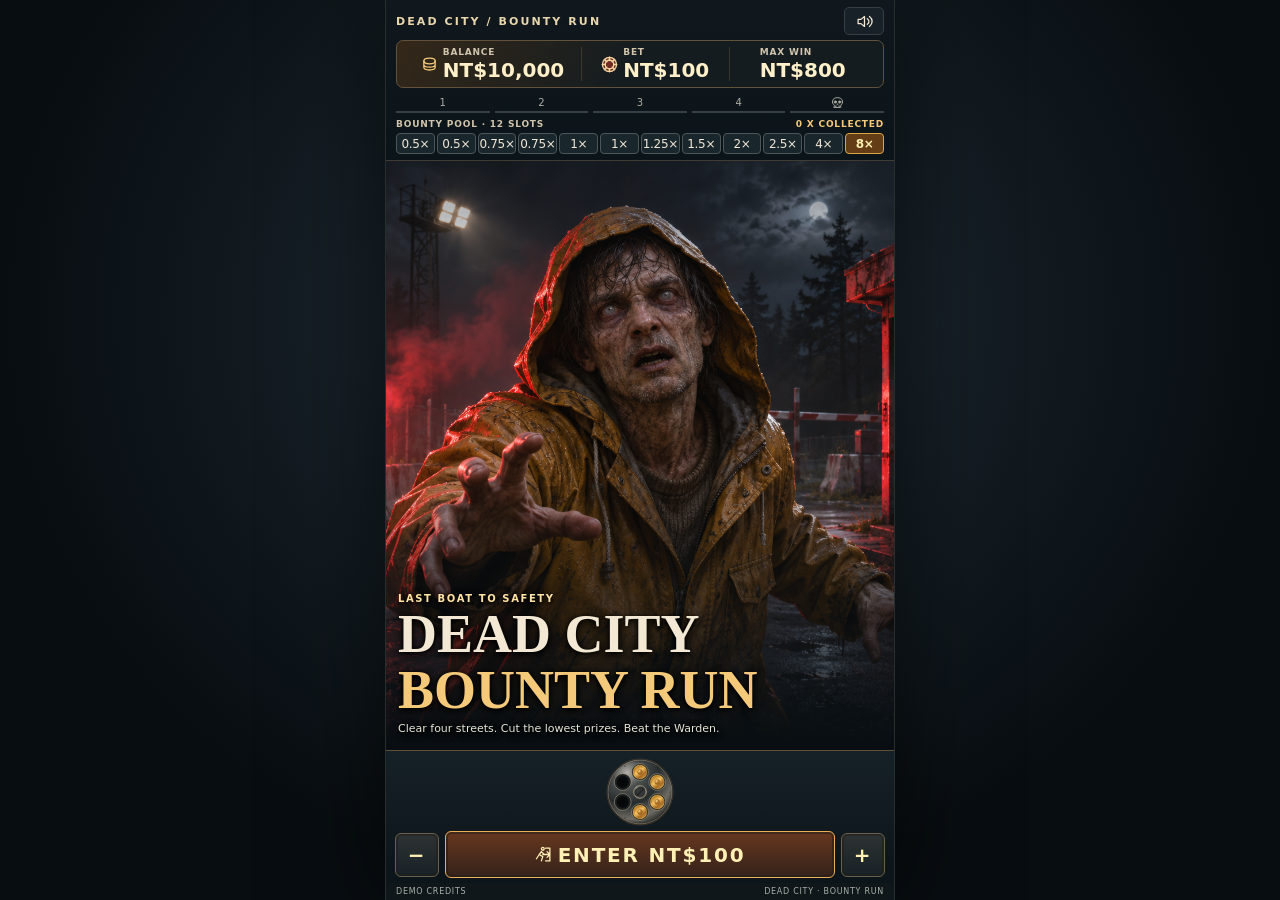
==== b/index.html @ c60a0126 "Build Bounty Run B demo" ====
<!doctype html>
<html lang="en">
<head>
  <meta charset="utf-8">
  <meta name="viewport" content="width=device-width, initial-scale=1, viewport-fit=cover">
  <meta name="theme-color" content="#0a1116">
  <title>Dead City · Bounty Run</title>
  <link rel="preload" as="image" href="./assets/checkpoint.png">
  <link rel="stylesheet" href="./style.css">
  <script type="module" src="./game.mjs"></script>
</head>
<body>
  <main id="game" class="game">
    <header id="hud" class="hud"></header>
    <section id="scene" class="scene" aria-label="Encounter"></section>
    <section id="actions" class="actions" aria-label="Game actions"></section>
    <footer><span>DEMO CREDITS</span><span>DEAD CITY · BOUNTY RUN</span></footer>
  </main>
</body>
</html>
---- b/style.css ----
:root{color-scheme:dark;font-family:system-ui,sans-serif;background:#080d11;color:#f2e8d3;--gold:#f4ca7a;--muted:#adad9f;--line:#403c33}
*{box-sizing:border-box}
body{margin:0;display:grid;justify-items:center;min-height:100dvh;background:radial-gradient(ellipse at 50% 35%,#223038,#080d11 70%)}
button{font:inherit;color:inherit;cursor:pointer;touch-action:manipulation;-webkit-tap-highlight-color:transparent}
button:focus-visible{outline:2px solid #d8f5ff;outline-offset:2px}
button:disabled{cursor:default;opacity:.53}
.game{isolation:isolate;display:flex;flex-direction:column;width:min(100vw,510px);height:100dvh;max-height:1000px;overflow:hidden;background:#0b151a;box-shadow:0 0 90px #0009;border-inline:1px solid #272e2d}
.hud,.actions,footer{flex:none}
.hud{padding:max(7px,env(safe-area-inset-top)) 10px 6px;background:linear-gradient(#10181d,#0b1419);border-bottom:1px solid var(--line)}
.top{display:flex;align-items:center;justify-content:space-between;gap:7px;margin-bottom:5px}
.brand{font-weight:800;font-size:11px;letter-spacing:.19em;color:#e8d6ad}
.sound{width:40px;height:28px;background:#172127;border:1px solid #364042;border-radius:5px;display:grid;place-items:center}
.icon{width:17px;height:17px;vertical-align:middle;flex:none}
.wallet{display:grid;grid-template-columns:1.2fr 1fr 1fr;border:1px solid #62523b;border-radius:7px;background:linear-gradient(120deg,#342819,#141c20 50%);padding:6px 7px}
.wallet div{display:flex;align-items:center;justify-content:center;gap:5px;min-width:0}
.wallet div+div{border-left:1px solid #66563d72}
.wallet .icon{color:var(--gold)}
.wallet span{display:grid;gap:2px}
.wallet small,.board-title,.caption{font-size:9px;font-weight:650;letter-spacing:.09em;color:#d0c4ac}
.wallet strong{font-size:clamp(13px,4.2vw,20px);color:#fff0c9;white-space:nowrap;font-weight:720;line-height:1.1}
.progress{display:flex;list-style:none;margin:6px 0;padding:0;justify-content:space-between;gap:5px}
.progress li{flex:1;display:flex;align-items:center;justify-content:center;min-height:19px;color:#acaca3;border-bottom:2px solid #364145;font-size:10px}
.progress .cleared{color:#9fd5ad;border-color:#487a60}
.progress .current{color:#ffe2a6;border-color:#ffbd56;background:#55391554}
.progress .icon{width:13px;height:13px}
.board-title{display:flex;align-items:center;justify-content:space-between;gap:4px;margin-bottom:4px}
.board-title strong{color:var(--gold);font-weight:700}
.board{display:grid;grid-template-columns:repeat(var(--slots),minmax(0,1fr));gap:2px}
.prize-chip{display:grid;place-items:center;height:21px;font-size:clamp(8px,2.5vw,12px);letter-spacing:-.025em;white-space:nowrap;border:1px solid #4b5659;border-radius:4px;background:#19272d;color:#f0e6d5;font-variant-numeric:tabular-nums}
.prize-chip.top-prize{border-color:#dba745;background:#643c15;color:#fff1b1;font-weight:800}
.prize-chip.removing{animation:remove .68s ease both;background:#733931;color:#fff4d7;border-color:#e87e55}
@keyframes remove{40%{transform:translateY(-3px);box-shadow:0 0 9px #ff884c}to{opacity:0;transform:translateY(7px) scale(.65)}}
.scene{position:relative;isolation:isolate;flex:1;min-height:72px;overflow:hidden;background:#122831}
.scene-image{position:absolute;inset:0;width:100%;height:100%;object-fit:cover;object-position:50% 48%;z-index:-3}
.scene:after{content:"";position:absolute;inset:0;z-index:-2;background:linear-gradient(0deg,#080e12 1%,transparent 48%,transparent 72%,#070c1360)}
.scene-caption{position:absolute;left:12px;right:12px;bottom:8px;max-width:80%;text-shadow:0 2px 9px #000,0 1px 4px #000}
.overline{display:block;color:#ffe3a4;font-size:10px;font-weight:750;letter-spacing:.16em}
.scene h1,.scene h2{font-family:Georgia,serif;margin:2px 0 0;text-wrap:balance;font-size:clamp(20px,6vw,34px);line-height:1.04}
.scene p{margin:4px 0 0;font-size:11px;color:#e5e5d8}
.intro .scene-caption{bottom:15px}
.intro .scene h1{font-size:clamp(35px,10vw,54px);text-transform:uppercase}
.intro .scene h1 em{font-style:normal;color:var(--gold)}
.weapon{position:absolute;right:-4%;bottom:-6%;width:min(35%,180px);max-height:94%;object-fit:contain;object-position:bottom right;z-index:-1;pointer-events:none}
.firing .weapon{animation:kick .23s ease-out}
.firing .scene-image{animation:hit .5s ease-out}
.misfire .scene-image{animation:lunge .45s ease-out forwards}
@keyframes kick{40%{transform:translate(13px,12px) rotate(-9deg)}}
@keyframes hit{25%{filter:brightness(1.5)}to{filter:brightness(.78);transform:translateY(5px)}}
@keyframes lunge{to{transform:scale(1.2);filter:brightness(.72) sepia(.35)}}
.actions{padding:7px 9px 5px;background:linear-gradient(#162127,#0c151a 90%);border-top:1px solid #61513b}
.choices{display:grid;grid-template-columns:repeat(var(--choices),minmax(0,1fr));gap:5px}
.route-card{min-width:0;text-align:center;display:flex;flex-direction:column;gap:4px;align-items:center;background:linear-gradient(153deg,#263138,#141e24 65%);border:1px solid var(--tier);border-radius:6px;padding:6px 2px 5px;box-shadow:inset 0 0 0 2px #08111882}
.route-card.charge{background:linear-gradient(153deg,#432c26,#241f22 72%)}
.route-card.event{background:linear-gradient(153deg,#38354b,#1c2130 76%)}
.white{--tier:#b5b7ad}.blue{--tier:#79c4ed}.orange{--tier:#ff9c52}
.route-rarity{display:flex;align-items:center;gap:4px;color:var(--tier);font-size:8px;font-weight:800;letter-spacing:.09em}
.route-rarity:before{content:"";width:5px;height:5px;transform:rotate(45deg);background:var(--tier)}
.route-name{font-size:clamp(10px,3vw,15px);font-weight:850;white-space:nowrap}
.route-name .icon{width:12px;height:12px;margin-right:2px;color:#f0cc95}
.odds{white-space:nowrap;display:flex;align-items:center;justify-content:center;gap:4px;font-variant-numeric:tabular-nums;font-size:13px;font-weight:700;color:#e8f2df}
.odds .icon{width:12px;height:12px;color:#adc89f}
.miss{font-size:10px;color:#f2a68e}
.prize-badge{min-width:52px;color:#ffde94;font-weight:800;font-size:clamp(16px,5vw,23px);line-height:1.05}
.route-note{font-size:10px;color:#d5cebd;min-height:26px;display:grid;place-items:center;line-height:1.12}
.after{display:flex;align-items:center;justify-content:center;gap:4px;color:#c0c4b8;font-size:8px;font-weight:700;letter-spacing:.04em;white-space:nowrap}
.after .dial{width:34px}
.callout{margin:6px 0 0;text-align:center;color:#c8c5b7;font-size:10px;line-height:1.2}
.callout .icon{width:12px;height:12px;color:#f2a68e}
.dial,.bounty-dial{position:relative;aspect-ratio:1;flex:none}
.rotor{width:100%;height:100%;transform:rotate(0deg);transform-origin:center;will-change:transform}
.rotor svg{display:block;width:100%;height:100%;overflow:visible}
.pin{position:absolute;top:-4px;left:50%;transform:translateX(-50%);width:24px;height:28px;z-index:2;background:linear-gradient(95deg,#8f4a18,#fff0ab 45%,#ffb448 65%,#9f5a1e);clip-path:polygon(0 0,100% 0,50% 100%);filter:drop-shadow(0 1px 3px #000)}
.chamber .selection{stroke:transparent}
.chamber.added .selection{stroke:#a5ecff;filter:drop-shadow(0 0 5px #59d3ff)}
.chamber.selected .selection{stroke:#fff3a0;filter:drop-shadow(0 0 6px #ffbb55);stroke-width:6}
.chamber.selected.empty .selection{stroke:#ff7057;filter:drop-shadow(0 0 6px #ff452e)}
.chamber .chip-mark{fill:#1b262a;stroke:#f3d37a;stroke-width:1.5}
.chamber .chip-label{fill:#ffeaaa;font:800 15px system-ui;text-anchor:middle;dominant-baseline:central}
.shot-dial{width:min(62vw,34dvh,294px);margin:6px auto 3px}
.shot-status{display:flex;align-items:center;justify-content:center;gap:10px;font-size:13px;font-weight:700;letter-spacing:.035em;min-height:26px;color:#f8deac;text-align:center;border-bottom:1px solid #55513d80}
.shot-status .icon{color:#e3b760}
.trigger,.bet-button{display:flex;align-items:center;justify-content:center;gap:6px;width:100%;border:1px solid #ebae57;border-radius:6px;background:linear-gradient(#67371e,#34221b);min-height:47px;font-weight:850;letter-spacing:.09em;font-size:clamp(15px,4vw,20px);box-shadow:inset 0 0 0 2px #211d1c88;color:#fff0b5}
.trigger:active,.route-card:active{filter:brightness(1.2)}
.bet-row{display:grid;grid-template-columns:44px 1fr 44px;gap:6px;align-items:center;margin-top:5px}
.bet-button{min-height:44px;border-color:#68604d;background:linear-gradient(#2e3333,#182126)}
.start-dial{width:68px;margin:0 auto 5px}
.bounty .scene,.drawing .scene,.paid .scene{min-height:64px}
.bounty .scene-image{animation:gate .75s ease-out both}
@keyframes gate{from{clip-path:inset(88% 0 0);filter:brightness(.6)}to{clip-path:inset(0);filter:brightness(1)}}
.bounty-dial{width:min(88vw,48dvh,395px);margin:5px auto}
.sector path{stroke:#aa9871;stroke-width:1;fill:#233842}
.sector:nth-child(even) path{fill:#303d38}
.sector.top-prize path{fill:#885223;stroke:#ffdb81;stroke-width:2}
.sector text{fill:#fff2c4;text-anchor:middle;dominant-baseline:central;font:800 16px system-ui;paint-order:stroke;stroke:#10191e;stroke-width:2px;stroke-linejoin:round}
.sector.selected path{fill:#cf812b;stroke:#fff1b0;stroke-width:4;filter:drop-shadow(0 0 5px #ffb347)}
.bounty-message{min-height:27px;display:grid;place-items:center;color:#ffe7ac;font-weight:800;font-size:14px;text-align:center}
.result-money{font-family:Georgia,serif;font-size:clamp(23px,7vw,39px);color:#ffe7a6;text-shadow:0 2px 16px #c17a3a80}
.lost .scene:after{background:linear-gradient(0deg,#1e0b0b,transparent 70%)}
.lost .overline{color:#ffac91}
footer{display:flex;justify-content:space-between;align-items:center;padding:3px 10px max(3px,env(safe-area-inset-bottom));font-size:8px;letter-spacing:.09em;color:#a9aea8;background:#10171a;min-height:17px}
@media(max-height:710px){.hud{padding-top:max(4px,env(safe-area-inset-top))}.top{margin-bottom:3px}.wallet{padding-block:4px}.progress{margin:4px 0}.prize-chip{height:18px}.actions{padding-top:5px}.shot-dial{width:min(62vw,32dvh,260px)}.route-card{gap:3px}.bounty-dial{width:min(85vw,45dvh,360px)}}
@media(prefers-reduced-motion:reduce){.prize-chip.removing,.firing .scene-image,.firing .weapon,.misfire .scene-image,.bounty .scene-image{animation-duration:.18s}}
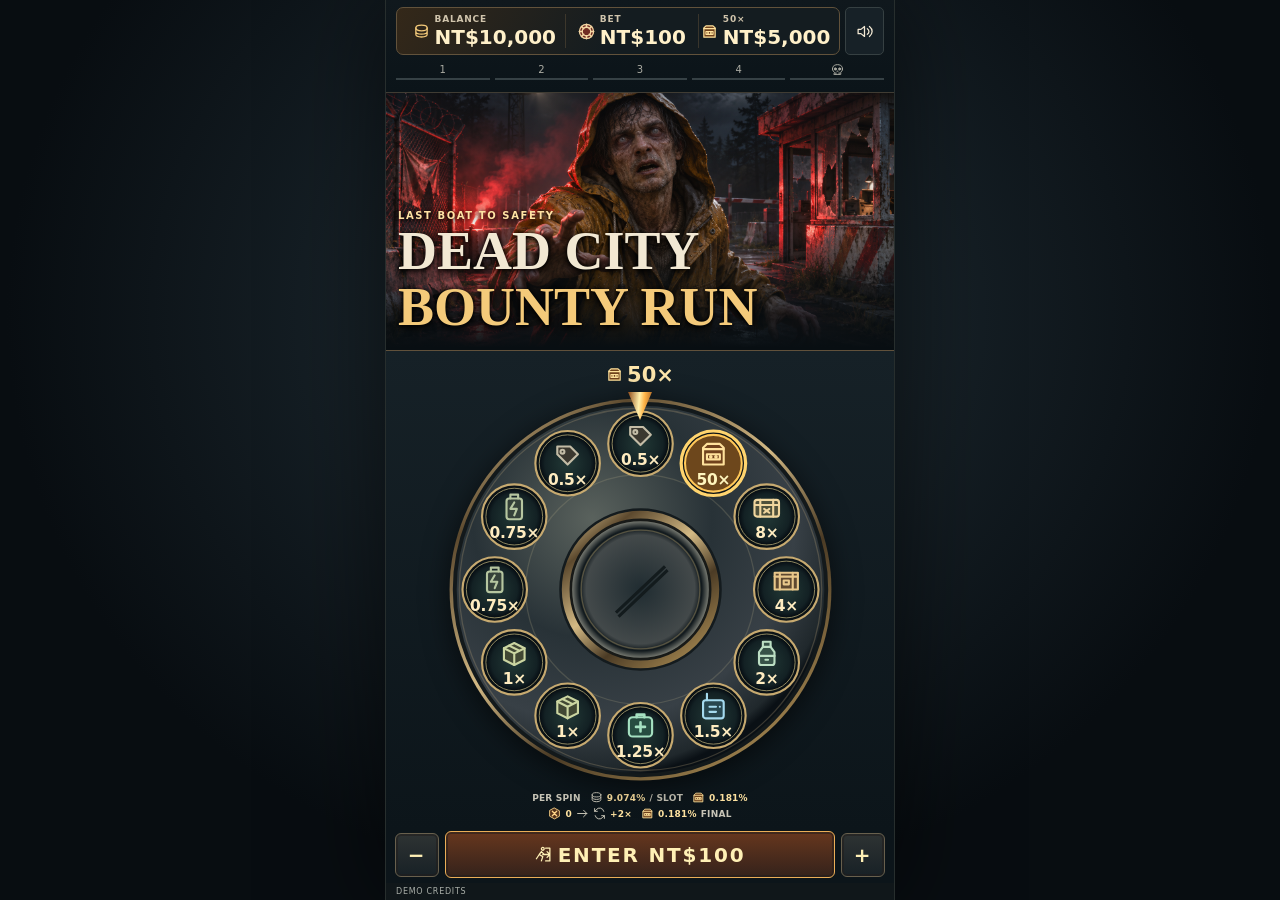
==== commit 20aed818: "Improve B encounter pressure and visual cues" ====
--- a/b/index.html
+++ b/b/index.html
@@ -14,7 +14,7 @@
     <header id="hud" class="hud"></header>
     <section id="scene" class="scene" aria-label="Encounter"></section>
     <section id="actions" class="actions" aria-label="Game actions"></section>
-    <footer><span>DEMO CREDITS</span><span>DEAD CITY · BOUNTY RUN</span></footer>
+    <footer>DEMO CREDITS</footer>
   </main>
 </body>
 </html>
--- a/b/style.css
+++ b/b/style.css
@@ -6,66 +6,116 @@
 button:disabled{cursor:default;opacity:.53}
 .game{isolation:isolate;display:flex;flex-direction:column;width:min(100vw,510px);height:100dvh;max-height:1000px;overflow:hidden;background:#0b151a;box-shadow:0 0 90px #0009;border-inline:1px solid #272e2d}
 .hud,.actions,footer{flex:none}
-.hud{padding:max(7px,env(safe-area-inset-top)) 10px 6px;background:linear-gradient(#10181d,#0b1419);border-bottom:1px solid var(--line)}
-.top{display:flex;align-items:center;justify-content:space-between;gap:7px;margin-bottom:5px}
-.brand{font-weight:800;font-size:11px;letter-spacing:.19em;color:#e8d6ad}
-.sound{width:40px;height:28px;background:#172127;border:1px solid #364042;border-radius:5px;display:grid;place-items:center}
+.hud{display:grid;grid-template-columns:minmax(0,1fr) 39px;gap:0 5px;padding:max(7px,env(safe-area-inset-top)) 10px 6px;background:linear-gradient(#10181d,#0b1419);border-bottom:1px solid var(--line)}
+.sound{width:100%;min-height:40px;background:#172127;border:1px solid #364042;border-radius:5px;display:grid;place-items:center}
+.sr-only{position:absolute!important;width:1px;height:1px;padding:0;margin:-1px;overflow:hidden;clip-path:inset(50%);white-space:nowrap;border:0}
+.cue,.cue-graphic{display:inline-flex;align-items:center;justify-content:center;gap:4px}
 .icon{width:17px;height:17px;vertical-align:middle;flex:none}
 .wallet{display:grid;grid-template-columns:1.2fr 1fr 1fr;border:1px solid #62523b;border-radius:7px;background:linear-gradient(120deg,#342819,#141c20 50%);padding:6px 7px}
 .wallet div{display:flex;align-items:center;justify-content:center;gap:5px;min-width:0}
 .wallet div+div{border-left:1px solid #66563d72}
 .wallet .icon{color:var(--gold)}
 .wallet span{display:grid;gap:2px}
-.wallet small,.board-title,.caption{font-size:9px;font-weight:650;letter-spacing:.09em;color:#d0c4ac}
+.wallet small{font-size:9px;font-weight:650;letter-spacing:.09em;color:#d0c4ac}
 .wallet strong{font-size:clamp(13px,4.2vw,20px);color:#fff0c9;white-space:nowrap;font-weight:720;line-height:1.1}
-.progress{display:flex;list-style:none;margin:6px 0;padding:0;justify-content:space-between;gap:5px}
+.progress{grid-column:1/-1;display:flex;list-style:none;margin:6px 0;padding:0;justify-content:space-between;gap:5px}
 .progress li{flex:1;display:flex;align-items:center;justify-content:center;min-height:19px;color:#acaca3;border-bottom:2px solid #364145;font-size:10px}
 .progress .cleared{color:#9fd5ad;border-color:#487a60}
 .progress .current{color:#ffe2a6;border-color:#ffbd56;background:#55391554}
 .progress .icon{width:13px;height:13px}
-.board-title{display:flex;align-items:center;justify-content:space-between;gap:4px;margin-bottom:4px}
-.board-title strong{color:var(--gold);font-weight:700}
-.board{display:grid;grid-template-columns:repeat(var(--slots),minmax(0,1fr));gap:2px}
-.prize-chip{display:grid;place-items:center;height:21px;font-size:clamp(8px,2.5vw,12px);letter-spacing:-.025em;white-space:nowrap;border:1px solid #4b5659;border-radius:4px;background:#19272d;color:#f0e6d5;font-variant-numeric:tabular-nums}
-.prize-chip.top-prize{border-color:#dba745;background:#643c15;color:#fff1b1;font-weight:800}
-.prize-chip.removing{animation:remove .68s ease both;background:#733931;color:#fff4d7;border-color:#e87e55}
-@keyframes remove{40%{transform:translateY(-3px);box-shadow:0 0 9px #ff884c}to{opacity:0;transform:translateY(7px) scale(.65)}}
+.seal-icon,.loot-icon{width:17px;height:17px;flex:none;vertical-align:middle}
 .scene{position:relative;isolation:isolate;flex:1;min-height:72px;overflow:hidden;background:#122831}
 .scene-image{position:absolute;inset:0;width:100%;height:100%;object-fit:cover;object-position:50% 48%;z-index:-3}
 .scene:after{content:"";position:absolute;inset:0;z-index:-2;background:linear-gradient(0deg,#080e12 1%,transparent 48%,transparent 72%,#070c1360)}
 .scene-caption{position:absolute;left:12px;right:12px;bottom:8px;max-width:80%;text-shadow:0 2px 9px #000,0 1px 4px #000}
 .overline{display:block;color:#ffe3a4;font-size:10px;font-weight:750;letter-spacing:.16em}
 .scene h1,.scene h2{font-family:Georgia,serif;margin:2px 0 0;text-wrap:balance;font-size:clamp(20px,6vw,34px);line-height:1.04}
-.scene p{margin:4px 0 0;font-size:11px;color:#e5e5d8}
 .intro .scene-caption{bottom:15px}
 .intro .scene h1{font-size:clamp(35px,10vw,54px);text-transform:uppercase}
 .intro .scene h1 em{font-style:normal;color:var(--gold)}
-.weapon{position:absolute;right:-4%;bottom:-6%;width:min(35%,180px);max-height:94%;object-fit:contain;object-position:bottom right;z-index:-1;pointer-events:none}
-.firing .weapon{animation:kick .23s ease-out}
+.weapon-rig,.reload-layer{position:absolute;right:-4%;bottom:-6%;width:min(35%,180px);z-index:-1;pointer-events:none}
+.weapon-rig{aspect-ratio:3/2}
+.weapon{display:block;width:100%;height:100%}
+.encounter-view{position:absolute;inset:0;width:100%;height:100%;z-index:-3;transition:filter .2s ease}
+.depth-live.spinning:not(.firing):not(.misfire):not(.reloading) .encounter-view{filter:brightness(.69) saturate(.85)}
+.spinning .shot-dial .pin,.drawing .bounty-dial .pin{background:linear-gradient(95deg,#9c5220,#fff8d0 45%,#ffc360 65%,#a25e24)}
+.depth-sky{position:absolute;inset:0;overflow:hidden;z-index:-4;background:radial-gradient(ellipse at 50% 48%,#33404a,#0b121a 70%)}
+.first-road .depth-sky{background:radial-gradient(ellipse at 50% 48%,#674234,#151723 70%)}
+.depth-sky img{position:absolute;left:50%;top:0;transform:translateX(-50%);width:120%;height:145%;object-fit:cover;object-position:center top;mask-image:linear-gradient(#000 0 24%,transparent 37%);opacity:.75}
+.depth-live .first-world,.depth-live .scene-image{display:none}
+.depth-live.arrival .weapon-rig{transform:translateY(calc(14% + var(--footfall,0px))) rotate(5deg)}
+.reload-layer{right:-3%;bottom:-5%;width:min(62%,250px);max-height:85%;object-fit:contain;object-position:bottom right;opacity:0;transform:translate(9%,17%) rotate(11deg)}
+.reloading .weapon-rig{opacity:0}
+.reloading .reload-layer{animation:raise-for-load .8s ease both}
+@keyframes raise-for-load{0%{opacity:0;transform:translate(15%,46%) rotate(19deg)}24%,78%{opacity:1;transform:translate(0,-2%) rotate(-6deg)}95%{opacity:.9;transform:translate(3%,19%) rotate(5deg)}to{opacity:0;transform:translate(12%,35%) rotate(12deg)}}
+.muzzle{position:absolute;left:22%;top:14%;width:68%;aspect-ratio:1.4;opacity:0;translate:-64% -50%;transform-origin:64% 50%;mix-blend-mode:screen;background:radial-gradient(ellipse at 64% 50%,#fffde3 0%,#ffbd56 13%,#ff8b24ad 37%,transparent 68%)}
+.firing .muzzle{animation:flash-off .22s ease-out both}
+.depth-live.misfire .scene:before{content:"";position:absolute;z-index:1;inset:0;pointer-events:none;box-shadow:inset 0 0 72px 12px #ad2c20a8;animation:dry-shock .45s ease both}
+@keyframes flash-off{0%,12%{opacity:1;transform:scale(1.22)}to{opacity:0;transform:scale(.62)}}
+@keyframes dry-shock{from{opacity:0}to{opacity:.85}}
+.first-alley .scene,.first-road .scene{container-type:size}
+.first-world{position:absolute;left:50%;top:50%;width:max(100%,150cqh);height:max(100%,66.6667cqw);transform:translate(-50%,-50%) scale(var(--approach));z-index:-3}
+.first-alley{--approach:1.065;--glide-x:-53%;--glide-y:-51%}
+.first-road{--approach:1.145;--glide-x:-50%;--glide-y:-49%}
+.arrival .first-world{animation:approach 1.12s cubic-bezier(.2,.59,.32,1) both}
+.alley-cover{position:absolute;inset:0;clip-path:polygon(35.4% 0,100% 0,100% 100%,36.5% 100%)}
+.alley-actor{position:absolute;left:30%;bottom:1%;width:45%;height:81%;object-fit:contain;object-position:center bottom;filter:drop-shadow(6px 3px 9px #091c1ab3)}
+.arrival .alley-actor{animation:step-out 1.12s cubic-bezier(.24,.65,.29,1) both}
+@keyframes approach{from{transform:translate(var(--glide-x),var(--glide-y)) scale(1)}to{transform:translate(-50%,-50%) scale(var(--approach))}}
+@keyframes step-out{0%,36%{transform:translate(-103%,4%) rotate(-9deg)}57%{transform:translate(-69%,1%) rotate(-5deg)}to{transform:translate(0,0) rotate(0deg)}}
+.first-alley.firing .scene-image,.first-alley.misfire .scene-image{animation:none}
+.first-alley.firing .alley-actor{animation:alley-hit .5s ease-out}
+.first-alley.misfire .alley-actor{animation:alley-lunge .45s ease-out forwards}
+@keyframes alley-hit{25%{filter:brightness(1.7)}to{filter:brightness(.8);transform:translate(5%,6%) rotate(4deg)}}
+@keyframes alley-lunge{to{transform:translate(5%,-3%) scale(1.35)}}
+.firing .weapon-rig{animation:kick .23s ease-out}
 .firing .scene-image{animation:hit .5s ease-out}
 .misfire .scene-image{animation:lunge .45s ease-out forwards}
-@keyframes kick{40%{transform:translate(13px,12px) rotate(-9deg)}}
+@keyframes kick{25%{transform:translate(17px,13px) rotate(-14deg)}62%{transform:translate(-4px,-2px) rotate(3deg)}}
 @keyframes hit{25%{filter:brightness(1.5)}to{filter:brightness(.78);transform:translateY(5px)}}
 @keyframes lunge{to{transform:scale(1.2);filter:brightness(.72) sepia(.35)}}
 .actions{padding:7px 9px 5px;background:linear-gradient(#162127,#0c151a 90%);border-top:1px solid #61513b}
-.choices{display:grid;grid-template-columns:repeat(var(--choices),minmax(0,1fr));gap:5px}
-.route-card{min-width:0;text-align:center;display:flex;flex-direction:column;gap:4px;align-items:center;background:linear-gradient(153deg,#263138,#141e24 65%);border:1px solid var(--tier);border-radius:6px;padding:6px 2px 5px;box-shadow:inset 0 0 0 2px #08111882}
-.route-card.charge{background:linear-gradient(153deg,#432c26,#241f22 72%)}
-.route-card.event{background:linear-gradient(153deg,#38354b,#1c2130 76%)}
+.route .scene:after{background:linear-gradient(180deg,#080e12db,transparent 30%,transparent 64%,#080e12e8)}
+.route .scene-caption{top:11px;bottom:auto;max-width:none;z-index:1;pointer-events:none}
+.route .scene h2{font-size:clamp(24px,7vw,34px)}
+.route .scene-image{object-position:50% 45%}
+.choices{position:absolute;inset:55px 8px 9px;display:grid;grid-template-columns:repeat(var(--choices),minmax(0,1fr));gap:6px}
+.route-card{min-width:0;text-align:center;display:grid;grid-template-rows:1fr auto;justify-items:center;align-items:center;padding:0;border:0;background:transparent;border-radius:6px}
+.waypoint{width:36px;height:36px;display:grid;place-items:center;align-self:center;transform:rotate(45deg);margin-top:clamp(5px,5vh,58px);border:1px solid #9ae8c7;border-radius:3px;color:#b7ffdd;background:#123e35dd;box-shadow:0 0 17px #10c59370,0 4px 6px #000a}
+.waypoint .icon{transform:rotate(-45deg);width:19px;height:19px}
+.charge .waypoint{background:#4c231adda;border-color:#ffae78;color:#ffd4a3;box-shadow:0 0 17px #f24d355e,0 4px 6px #000a}
+.event .waypoint{background:#33263edb;border-color:#e0b4fc;color:#f5d7ff;box-shadow:0 0 17px #c788eb6b,0 4px 6px #000a}
+.route-sign{width:100%;min-width:0;min-height:96px;display:flex;flex-direction:column;gap:4px;align-items:center;justify-content:space-between;padding:7px 2px 5px;background:linear-gradient(155deg,#1e3735f2,#111d22f8);border:1px solid var(--tier);border-radius:6px;box-shadow:inset 0 0 0 2px #08111882,0 4px 12px #000a}
+.charge .route-sign{background:linear-gradient(155deg,#4c2d22f2,#231c1cf8)}
+.event .route-sign{background:linear-gradient(155deg,#3d354df2,#1c2130f8)}
 .white{--tier:#b5b7ad}.blue{--tier:#79c4ed}.orange{--tier:#ff9c52}
-.route-rarity{display:flex;align-items:center;gap:4px;color:var(--tier);font-size:8px;font-weight:800;letter-spacing:.09em}
-.route-rarity:before{content:"";width:5px;height:5px;transform:rotate(45deg);background:var(--tier)}
-.route-name{font-size:clamp(10px,3vw,15px);font-weight:850;white-space:nowrap}
-.route-name .icon{width:12px;height:12px;margin-right:2px;color:#f0cc95}
+.route-rarity{display:flex;align-items:center;gap:5px;height:7px}
+.route-rarity i{width:5px;height:5px;transform:rotate(45deg);background:var(--tier)}
+.route-name{display:grid;place-items:center;min-height:27px;font-family:Georgia,serif;font-size:clamp(13px,3.7vw,19px);font-weight:750;line-height:1.04;text-wrap:balance}
 .odds{white-space:nowrap;display:flex;align-items:center;justify-content:center;gap:4px;font-variant-numeric:tabular-nums;font-size:13px;font-weight:700;color:#e8f2df}
 .odds .icon{width:12px;height:12px;color:#adc89f}
 .miss{font-size:10px;color:#f2a68e}
-.prize-badge{min-width:52px;color:#ffde94;font-weight:800;font-size:clamp(16px,5vw,23px);line-height:1.05}
-.route-note{font-size:10px;color:#d5cebd;min-height:26px;display:grid;place-items:center;line-height:1.12}
-.after{display:flex;align-items:center;justify-content:center;gap:4px;color:#c0c4b8;font-size:8px;font-weight:700;letter-spacing:.04em;white-space:nowrap}
-.after .dial{width:34px}
-.callout{margin:6px 0 0;text-align:center;color:#c8c5b7;font-size:10px;line-height:1.2}
-.callout .icon{width:12px;height:12px;color:#f2a68e}
+.odds .miss .icon{color:#f2a68e;width:10px;height:10px;margin-right:1px}
+.prize-badge,.seal-reward{display:flex;align-items:center;justify-content:center;min-height:18px;gap:2px;color:var(--gold);font-size:12px}
+.prize-badge .seal-icon{width:16px;height:16px}
+.no-seals{color:#b3b1a1;display:flex;align-items:center;gap:3px}
+.no-seals .seal-icon{opacity:.5}
+.seal-reward{animation:found .35s ease-out both}
+@keyframes found{from{transform:scale(.5);opacity:0}to{transform:scale(1);opacity:1}}
+.route-kit,.after,.radio-destination{display:flex;align-items:center;justify-content:center;gap:4px}
+.route-kit{font-size:10px;color:#c3e8e8;white-space:nowrap}
+.route-kit .icon,.radio-destination .icon{width:12px;height:12px}
+.after{color:#a9ceaa;gap:2px}
+.after .dial{width:29px}
+.radio-destination{font-size:9px;line-height:1.1;color:#e5c8f4}
+.callout{display:flex;align-items:center;justify-content:flex-end;gap:8px;flex-wrap:wrap;color:#ffdba0;font-size:9px;font-weight:700}
+.callout .cue:first-child{color:#f2a68e}
+.callout .icon,.callout .seal-icon,.callout .loot-icon{width:13px;height:13px}
+.junction-tools{display:flex;align-items:center;justify-content:space-between;gap:8px}
+.bounty-preview{display:flex;align-items:center;gap:7px;background:linear-gradient(140deg,#30413c,#172324);border:1px solid #726044;border-radius:6px;padding:3px 7px;color:#ffe5b2;text-align:left}
+.bounty-preview>span{display:grid;gap:1px;white-space:nowrap;font-size:9px;letter-spacing:.065em}
+.bounty-preview small{color:#e4c58b;font-size:9px}
+.bounty-preview .seal-icon{width:12px;height:12px}
 .dial,.bounty-dial{position:relative;aspect-ratio:1;flex:none}
 .rotor{width:100%;height:100%;transform:rotate(0deg);transform-origin:center;will-change:transform}
 .rotor svg{display:block;width:100%;height:100%;overflow:visible}
@@ -79,24 +129,53 @@
 .shot-dial{width:min(62vw,34dvh,294px);margin:6px auto 3px}
 .shot-status{display:flex;align-items:center;justify-content:center;gap:10px;font-size:13px;font-weight:700;letter-spacing:.035em;min-height:26px;color:#f8deac;text-align:center;border-bottom:1px solid #55513d80}
 .shot-status .icon{color:#e3b760}
+.shot-status .miss .icon,.misfire .shot-status .icon{color:#f2a68e}
 .trigger,.bet-button{display:flex;align-items:center;justify-content:center;gap:6px;width:100%;border:1px solid #ebae57;border-radius:6px;background:linear-gradient(#67371e,#34221b);min-height:47px;font-weight:850;letter-spacing:.09em;font-size:clamp(15px,4vw,20px);box-shadow:inset 0 0 0 2px #211d1c88;color:#fff0b5}
 .trigger:active,.route-card:active{filter:brightness(1.2)}
 .bet-row{display:grid;grid-template-columns:44px 1fr 44px;gap:6px;align-items:center;margin-top:5px}
 .bet-button{min-height:44px;border-color:#68604d;background:linear-gradient(#2e3333,#182126)}
-.start-dial{width:68px;margin:0 auto 5px}
-.bounty .scene,.drawing .scene,.paid .scene{min-height:64px}
+.bounty .scene,.drawing .scene,.paid .scene,.loading .scene,.inspect .scene{min-height:64px}
 .bounty .scene-image{animation:gate .75s ease-out both}
 @keyframes gate{from{clip-path:inset(88% 0 0);filter:brightness(.6)}to{clip-path:inset(0);filter:brightness(1)}}
-.bounty-dial{width:min(88vw,48dvh,395px);margin:5px auto}
-.sector path{stroke:#aa9871;stroke-width:1;fill:#233842}
-.sector:nth-child(even) path{fill:#303d38}
-.sector.top-prize path{fill:#885223;stroke:#ffdb81;stroke-width:2}
-.sector text{fill:#fff2c4;text-anchor:middle;dominant-baseline:central;font:800 16px system-ui;paint-order:stroke;stroke:#10191e;stroke-width:2px;stroke-linejoin:round}
-.sector.selected path{fill:#cf812b;stroke:#fff1b0;stroke-width:4;filter:drop-shadow(0 0 5px #ffb347)}
-.bounty-message{min-height:27px;display:grid;place-items:center;color:#ffe7ac;font-weight:800;font-size:14px;text-align:center}
+.bounty-dial{width:min(87vw,43dvh,390px);margin:5px auto;isolation:isolate;filter:drop-shadow(0 5px 14px #0009)}
+.bounty-dial.compact{width:42px;margin:0;filter:none}
+.compact .pin,.compact .slot-value{display:none}
+.bounty-slot .socket{stroke:#c7aa70;stroke-width:1.65;fill:#0b1216}
+.bounty-slot .seat{fill:url(#bx-socket);stroke:#928a62;stroke-width:.75}
+.compact .seat{fill:url(#mini-socket)}
+.bounty-slot .slot-value{fill:#ffecc0;text-anchor:middle;dominant-baseline:middle;font:760 12px system-ui;letter-spacing:-.25px}
+.bounty-slot .slot-stop{fill:none;stroke:transparent;stroke-width:3}
+.jackpot-slot .seat{fill:#6d471c;stroke:#ffc758;stroke-width:1.6}
+.jackpot-slot .socket{stroke:#ffd46e;stroke-width:2.5}
+.jackpot-slot .slot-value{fill:#fff5bd;font-weight:900}
+.respin-slot .seat{fill:#63361d;stroke:#d78947;stroke-width:1.4}
+.bounty-slot.selected .slot-stop{stroke:#fff0af;filter:drop-shadow(0 0 4px #ffb347)}
+.bounty-slot.selected .seat{stroke:#fff7c3;stroke-width:2}
+.bounty-slot.ejecting>g,.bounty-slot.ejecting .slot-value{animation:eject .21s ease-in both}
+.bounty-slot.loaded-seal .slot-stop{animation:gold-pulse .66s ease both}
+.jackpot-slot.jackpot-up .slot-stop{animation:gold-pulse .7s ease both}
+@keyframes eject{to{opacity:0;translate:0 -6px}}
+@keyframes gold-pulse{0%,50%{stroke:#ffed9b;filter:drop-shadow(0 0 5px #ffb247)}to{stroke:transparent}}
+.bounty-message{min-height:33px;display:grid;place-items:center;color:#ffe7ac;font-weight:800;font-size:14px;text-align:center}
+.intro .bounty-message strong{font-size:21px}
+.bounty-facts{display:grid;gap:3px;text-align:center;color:#c8c5b7;font-size:9px;font-weight:650;letter-spacing:.025em;padding:3px 0 6px}
+.bounty-facts b{color:#ffe3a1}
+.bounty-facts>div{display:flex;align-items:center;justify-content:center;gap:9px}
+.bounty-facts .icon,.bounty-facts .seal-icon,.bounty-facts .loot-icon{height:13px;width:13px}
+.swaps{display:flex;gap:4px;justify-content:center;min-height:24px;margin:1px 0 3px}
+.swap{display:flex;align-items:center;gap:3px;padding:2px 4px;border:1px solid #7d6347;border-radius:4px;background:#241b17;color:#eadcbe;font-size:10px;white-space:nowrap}
+.swap.loaded{border-color:#e8ae68;background:#442b1d}
+.swap .icon,.swap .seal-icon,.swap .loot-icon{width:13px;height:13px}
+.respin-reveal{color:#ffe3a1;font-size:12px}
+.respin-reveal strong{font-size:16px;white-space:nowrap}
+.plus-two{color:#201409;background:#ffd16d;padding:2px 6px;border-radius:4px}
+.award{display:flex;align-items:center;justify-content:center;gap:6px;flex-wrap:wrap}
+.award .loot-icon{width:21px;height:21px}
+.award .result-money{font-size:clamp(19px,6vw,30px)}
 .result-money{font-family:Georgia,serif;font-size:clamp(23px,7vw,39px);color:#ffe7a6;text-shadow:0 2px 16px #c17a3a80}
 .lost .scene:after{background:linear-gradient(0deg,#1e0b0b,transparent 70%)}
 .lost .overline{color:#ffac91}
 footer{display:flex;justify-content:space-between;align-items:center;padding:3px 10px max(3px,env(safe-area-inset-bottom));font-size:8px;letter-spacing:.09em;color:#a9aea8;background:#10171a;min-height:17px}
-@media(max-height:710px){.hud{padding-top:max(4px,env(safe-area-inset-top))}.top{margin-bottom:3px}.wallet{padding-block:4px}.progress{margin:4px 0}.prize-chip{height:18px}.actions{padding-top:5px}.shot-dial{width:min(62vw,32dvh,260px)}.route-card{gap:3px}.bounty-dial{width:min(85vw,45dvh,360px)}}
-@media(prefers-reduced-motion:reduce){.prize-chip.removing,.firing .scene-image,.firing .weapon,.misfire .scene-image,.bounty .scene-image{animation-duration:.18s}}
+@media(max-height:710px){.hud{padding-top:max(4px,env(safe-area-inset-top))}.wallet{padding-block:4px}.progress{margin:4px 0}.actions{padding-top:5px}.intro .scene-caption{bottom:8px}.intro .scene h1{font-size:clamp(26px,8vw,37px)}.shot-dial{width:min(62vw,32dvh,260px)}.bounty-dial:not(.compact){width:min(85vw,42dvh,350px)}}
+@media(prefers-reduced-motion:reduce){.firing .scene-image,.firing .weapon-rig,.misfire .scene-image,.bounty .scene-image,.seal-reward,.arrival .first-world,.arrival .alley-actor,.first-alley.firing .alley-actor,.first-alley.misfire .alley-actor,.bounty-slot.ejecting>g,.bounty-slot.ejecting .slot-value,.bounty-slot.loaded-seal .slot-stop,.jackpot-slot.jackpot-up .slot-stop{animation-duration:.18s}}
+@media(prefers-reduced-motion:reduce){.reloading .reload-layer,.firing .muzzle{animation-duration:.18s}}
